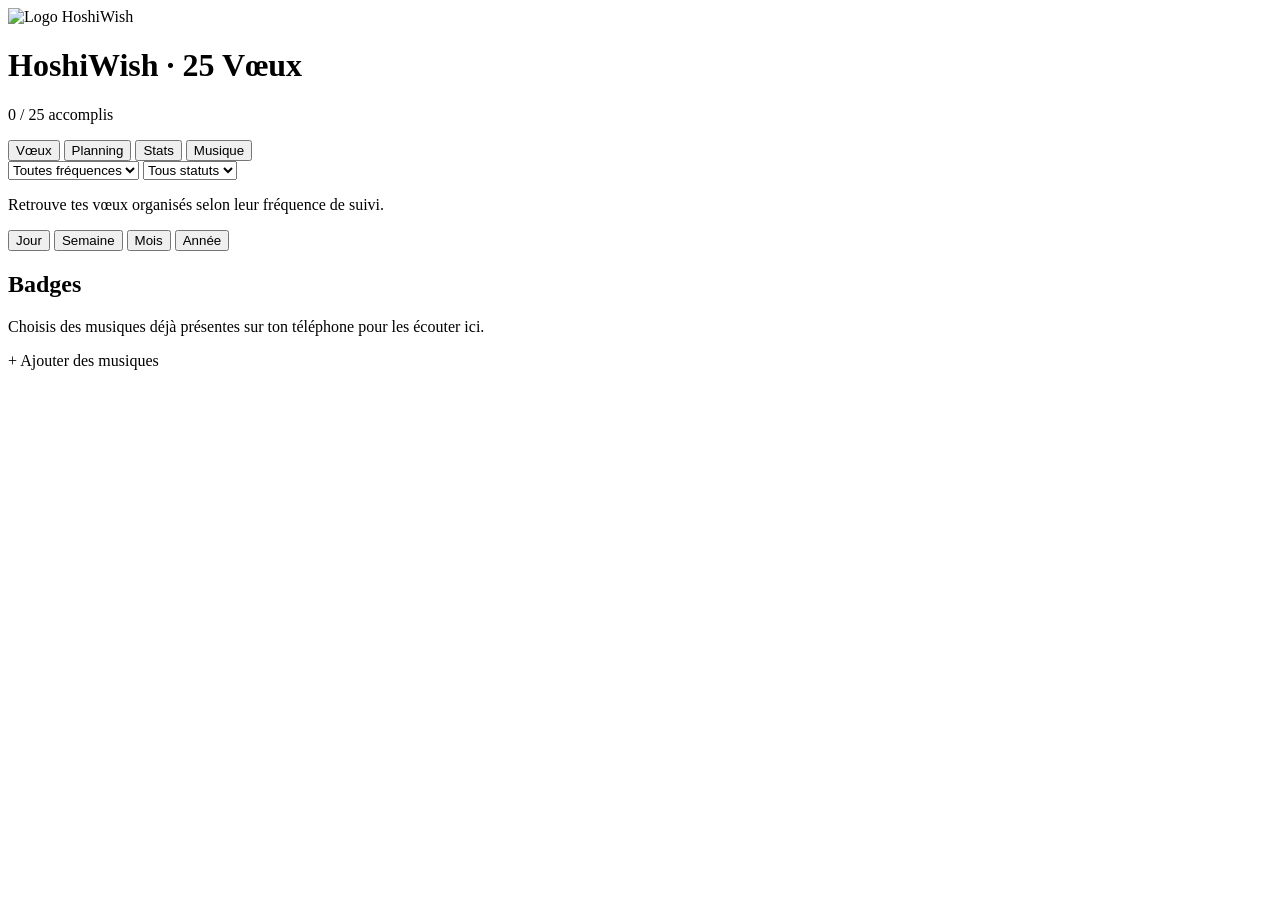
==== index.html @ 4cb81cf9 "Add files via upload" ====
<!DOCTYPE html>
<html lang="fr">
<head>
<meta charset="UTF-8">
<meta name="viewport" content="width=device-width, initial-scale=1, viewport-fit=cover">
<meta name="theme-color" content="#8B5CF6">
<title>HoshiWish — 25 Vœux</title>
<link rel="manifest" href="manifest.json">
<link rel="icon" href="icons/icon-192.png">
<link rel="apple-touch-icon" href="icons/icon-192.png">
<link rel="preconnect" href="https://fonts.googleapis.com">
<link rel="preconnect" href="https://fonts.gstatic.com" crossorigin>
<link href="https://fonts.googleapis.com/css2?family=Playfair+Display:ital,wght@0,600;1,600&family=Poppins:wght@400;500;600;700&display=swap" rel="stylesheet">
<link rel="stylesheet" href="css/style.css">
</head>
<body>

<header class="topbar">
  <div class="brand">
    <img src="icons/icon-192.png" alt="Logo HoshiWish" class="logo">
    <div>
      <h1>HoshiWish <span class="brand-sub">· 25 Vœux</span></h1>
      <p class="subtitle" id="progressLabel">0 / 25 accomplis</p>
    </div>
  </div>
</header>

<nav class="tabs" id="mainTabs">
  <button class="tab-btn active" data-view="voeux">Vœux</button>
  <button class="tab-btn" data-view="planning">Planning</button>
  <button class="tab-btn" data-view="stats">Stats</button>
  <button class="tab-btn" data-view="musique">Musique</button>
</nav>

<main>

  <!-- VUE VŒUX -->
  <section id="view-voeux" class="view active">

    <div class="progress-bar-wrap">
      <div class="progress-bar" id="progressBar"></div>
    </div>

    <div class="filters">
      <select id="periodFilter">
        <option value="all">Toutes fréquences</option>
        <option value="daily">Quotidien</option>
        <option value="weekly">Hebdomadaire</option>
        <option value="monthly">Mensuel</option>
        <option value="yearly">Annuel</option>
        <option value="once">Un jour</option>
      </select>

      <select id="statusFilter">
        <option value="all">Tous statuts</option>
        <option value="todo">À faire</option>
        <option value="progress">En cours</option>
        <option value="done">Accompli</option>
      </select>
    </div>

    <ul class="wish-list" id="wishList"></ul>
  </section>

  <!-- VUE PLANNING -->
  <section id="view-planning" class="view">
    <p class="section-intro">Retrouve tes vœux organisés selon leur fréquence de suivi.</p>
    <div class="segmented" id="planningSegmented">
      <button class="seg-btn active" data-period="daily">Jour</button>
      <button class="seg-btn" data-period="weekly">Semaine</button>
      <button class="seg-btn" data-period="monthly">Mois</button>
      <button class="seg-btn" data-period="yearly">Année</button>
    </div>
    <ul class="wish-list" id="planningList"></ul>
    <p class="empty-note" id="planningEmpty" hidden>Aucun vœu suivi à cette fréquence pour l'instant. Ouvre un vœu depuis l'onglet "Vœux" pour changer sa fréquence.</p>
  </section>

  <!-- VUE STATS -->
  <section id="view-stats" class="view">
    <div class="stats-grid" id="statsGrid"></div>

    <h2 class="section-title">Badges</h2>
    <ul class="badges-grid" id="badgesGrid"></ul>
  </section>

  <!-- VUE MUSIQUE -->
  <section id="view-musique" class="view">
    <div class="music-panel">
      <p class="music-intro">Choisis des musiques déjà présentes sur ton téléphone pour les écouter ici.</p>
      <label class="pick-music-btn" for="musicPicker">+ Ajouter des musiques</label>
      <input type="file" id="musicPicker" accept="audio/*" multiple hidden>

      <ul class="playlist" id="playlist"></ul>

      <div class="player" id="player" hidden>
        <p class="now-playing" id="nowPlaying">—</p>
        <audio id="audio" controls></audio>
      </div>
    </div>
  </section>

</main>

<!-- Modale de détail / suivi d'un vœu -->
<div class="modal-overlay" id="modalOverlay" hidden>
  <div class="modal">
    <button class="modal-close" id="modalClose">×</button>
    <h2 id="modalTitle"></h2>

    <div class="modal-tabs" id="modalTabs">
      <button class="modal-tab-btn active" data-mtab="suivi">Suivi</button>
      <button class="modal-tab-btn" data-mtab="journal">Journal</button>
      <button class="modal-tab-btn" data-mtab="photos">Photos</button>
    </div>

    <!-- Suivi -->
    <div class="modal-pane active" id="mpane-suivi">
      <label for="modalStatus">Statut</label>
      <select id="modalStatus">
        <option value="todo">À faire</option>
        <option value="progress">En cours</option>
        <option value="done">Accompli</option>
      </select>

      <label for="modalPeriod">Fréquence de suivi</label>
      <select id="modalPeriod">
        <option value="daily">Quotidien</option>
        <option value="weekly">Hebdomadaire</option>
        <option value="monthly">Mensuel</option>
        <option value="yearly">Annuel</option>
        <option value="once">Un jour</option>
      </select>

      <label for="modalNote">Notes / avancement</label>
      <textarea id="modalNote" rows="4" placeholder="Où j'en suis, prochaine étape..."></textarea>

      <button class="save-btn" id="modalSave">Enregistrer</button>
    </div>

    <!-- Journal -->
    <div class="modal-pane" id="mpane-journal">
      <label for="journalEntry">Nouvelle entrée</label>
      <textarea id="journalEntry" rows="3" placeholder="Écris ce que tu ressens, ce que tu as fait aujourd'hui pour ce vœu..."></textarea>
      <button class="save-btn" id="journalAdd">Ajouter au journal</button>
      <ul class="journal-list" id="journalList"></ul>
    </div>

    <!-- Photos -->
    <div class="modal-pane" id="mpane-photos">
      <label class="pick-music-btn photo-btn" for="photoPicker">+ Ajouter une photo</label>
      <input type="file" id="photoPicker" accept="image/*" multiple hidden>
      <div class="photo-grid" id="photoGrid"></div>
    </div>

  </div>
</div>

<!-- Visionneuse photo plein écran -->
<div class="modal-overlay" id="photoViewOverlay" hidden>
  <img id="photoViewImg" class="photo-view-img" alt="Souvenir">
  <button class="modal-close photo-view-close" id="photoViewClose">×</button>
  <button class="photo-delete-btn" id="photoViewDelete">Supprimer cette photo</button>
</div>

<script src="js/data.js"></script>
<script src="js/app.js"></script>
</body>
</html>
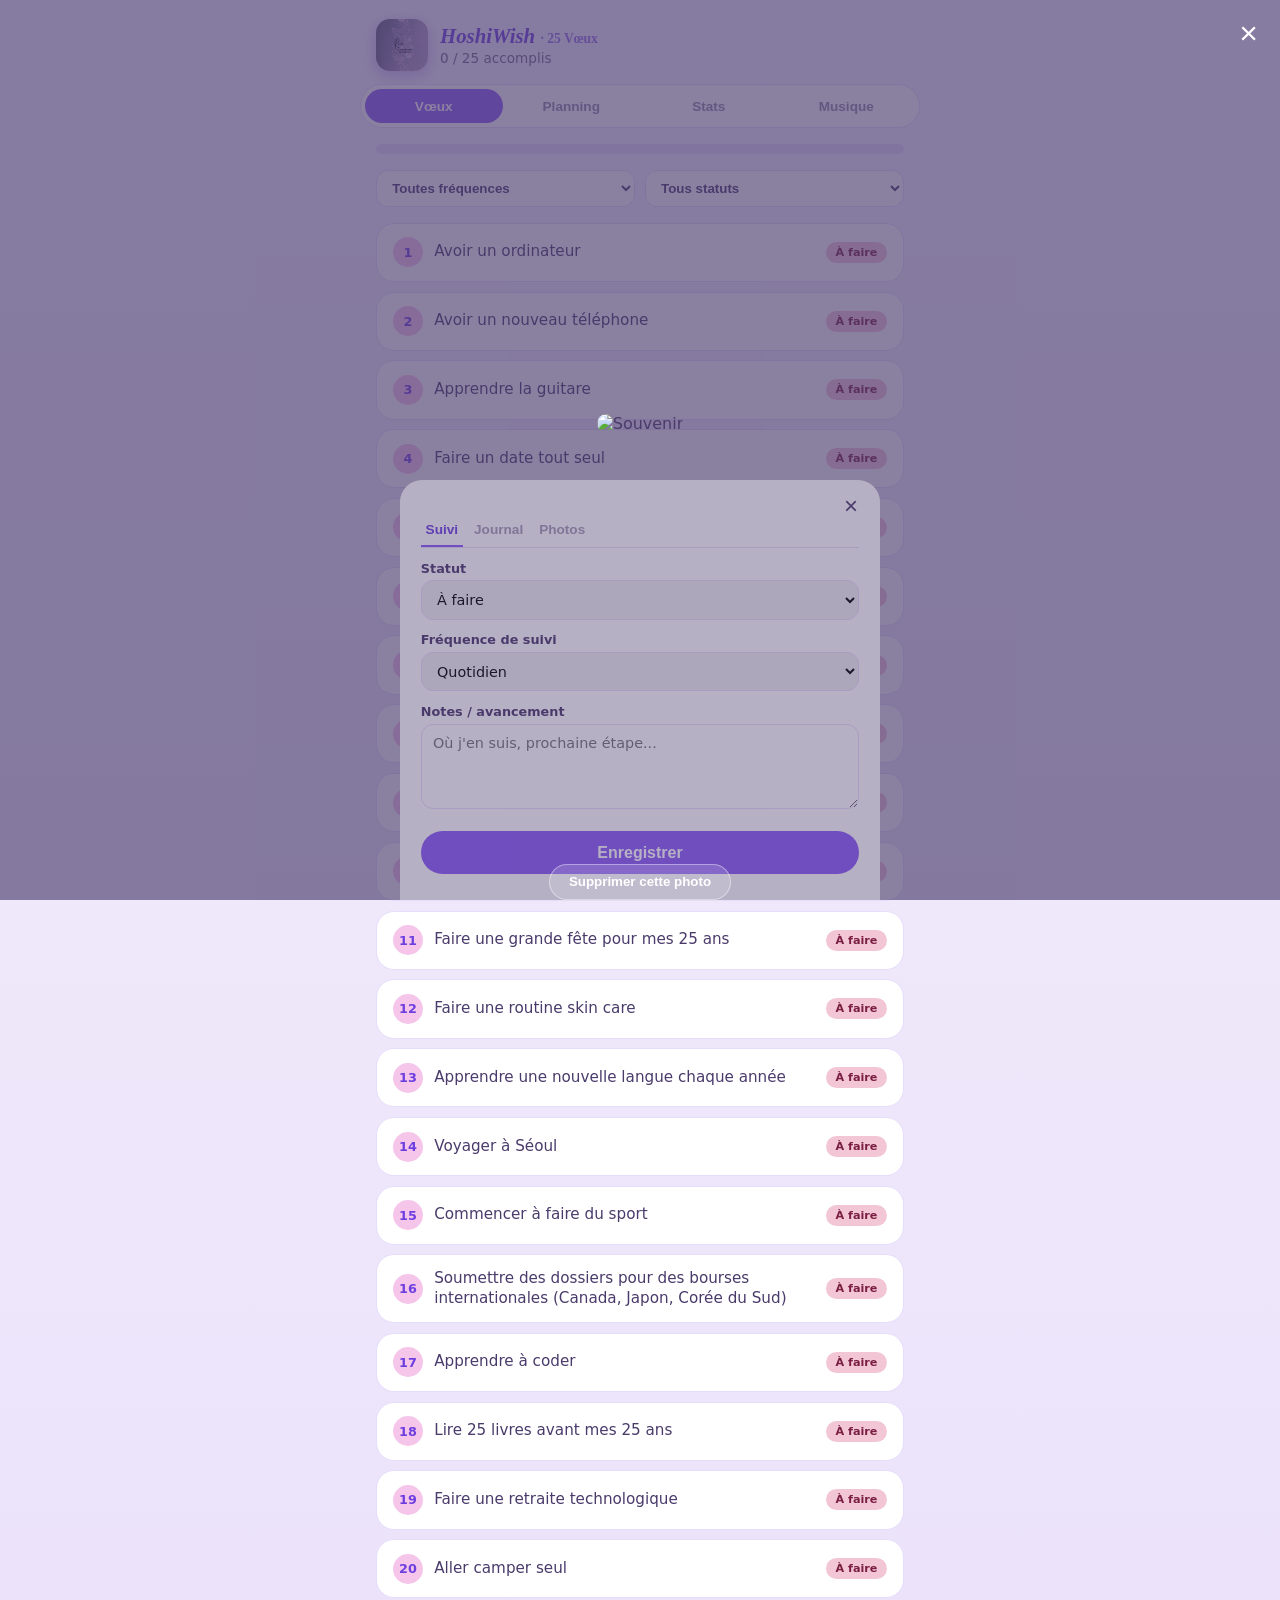
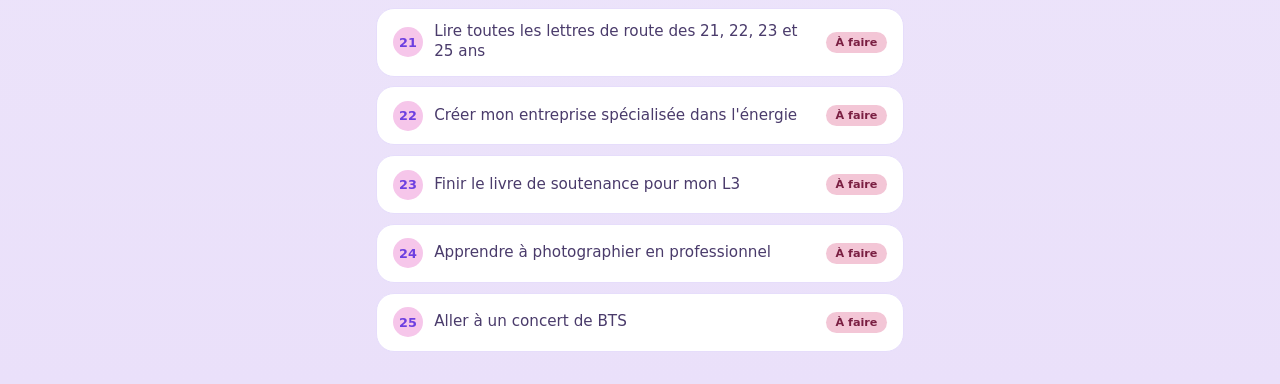
==== commit 3ac5f864: "Add files via upload" ====
--- a/index.html
+++ b/index.html
@@ -6,18 +6,18 @@
 <meta name="theme-color" content="#8B5CF6">
 <title>HoshiWish — 25 Vœux</title>
 <link rel="manifest" href="manifest.json">
-<link rel="icon" href="icons/icon-192.png">
-<link rel="apple-touch-icon" href="icons/icon-192.png">
+<link rel="icon" href="icon-192.png">
+<link rel="apple-touch-icon" href="icon-192.png">
 <link rel="preconnect" href="https://fonts.googleapis.com">
 <link rel="preconnect" href="https://fonts.gstatic.com" crossorigin>
 <link href="https://fonts.googleapis.com/css2?family=Playfair+Display:ital,wght@0,600;1,600&family=Poppins:wght@400;500;600;700&display=swap" rel="stylesheet">
-<link rel="stylesheet" href="css/style.css">
+<link rel="stylesheet" href="style.css">
 </head>
 <body>
 
 <header class="topbar">
   <div class="brand">
-    <img src="icons/icon-192.png" alt="Logo HoshiWish" class="logo">
+    <img src="icon-192.png" alt="Logo HoshiWish" class="logo">
     <div>
       <h1>HoshiWish <span class="brand-sub">· 25 Vœux</span></h1>
       <p class="subtitle" id="progressLabel">0 / 25 accomplis</p>
@@ -162,7 +162,7 @@
   <button class="photo-delete-btn" id="photoViewDelete">Supprimer cette photo</button>
 </div>
 
-<script src="js/data.js"></script>
-<script src="js/app.js"></script>
+<script src="data.js"></script>
+<script src="app.js"></script>
 </body>
 </html>
--- a/style.css
+++ b/style.css
@@ -0,0 +1,349 @@
+:root{
+  --bg: #F3EFFB;
+  --purple: #8B5CF6;
+  --purple-deep: #6D3FE0;
+  --pink: #F6C6EA;
+  --lavender: #C9BCEF;
+  --mauve-text: #4A3B6B;
+  --card: #FFFFFF;
+  --card-border: #E6DDFB;
+  --done: #B7E3C9;
+  --progress: #FBE7A1;
+  --todo: #F3C6D6;
+  --gold: #E8C766;
+  --radius: 18px;
+  font-family: 'Poppins', system-ui, -apple-system, sans-serif;
+}
+
+*{box-sizing:border-box;}
+
+body{
+  margin:0;
+  background: linear-gradient(180deg, #F3EFFB 0%, #EAE0FA 100%);
+  color: var(--mauve-text);
+  min-height:100vh;
+  padding-bottom: 2rem;
+}
+
+h1, h2, .brand-sub{ font-family:'Playfair Display', serif; }
+
+.topbar{
+  display:flex;
+  align-items:center;
+  padding: 1.2rem 1rem 0.8rem;
+}
+.brand{ display:flex; align-items:center; gap: .75rem; }
+.logo{ width:52px; height:52px; border-radius: 14px; box-shadow: 0 4px 14px rgba(139,92,246,.4); object-fit:cover; }
+.brand h1{ margin:0; font-size:1.3rem; color: var(--purple-deep); font-style:italic; }
+.brand-sub{ font-size:.85rem; font-style:normal; opacity:.7; }
+.subtitle{ margin:2px 0 0; font-size:.85rem; opacity:.75; }
+
+.tabs{
+  display:flex;
+  margin: 0 1rem 1rem;
+  background: var(--card);
+  border-radius: 999px;
+  padding: 4px;
+  border: 1px solid var(--card-border);
+  overflow-x:auto;
+}
+.tab-btn{
+  flex:1;
+  white-space:nowrap;
+  border:none;
+  background:transparent;
+  padding: .6rem .5rem;
+  border-radius: 999px;
+  font-weight:600;
+  font-size:.85rem;
+  color: var(--mauve-text);
+  opacity:.6;
+}
+.tab-btn.active{
+  background: var(--purple);
+  color:white;
+  opacity:1;
+}
+
+main{ padding: 0 1rem; }
+.view{ display:none; }
+.view.active{ display:block; }
+
+.section-intro{ font-size:.88rem; opacity:.8; margin-top:0; }
+.section-title{ font-size:1.05rem; margin: 1.5rem 0 .7rem; color: var(--purple-deep); }
+.empty-note{ font-size:.85rem; opacity:.7; text-align:center; padding: 1.5rem 1rem; }
+
+.progress-bar-wrap{
+  background: var(--card-border);
+  border-radius: 999px;
+  height: 10px;
+  overflow:hidden;
+  margin-bottom: 1rem;
+}
+.progress-bar{
+  height:100%;
+  width:0%;
+  background: linear-gradient(90deg, var(--pink), var(--purple));
+  transition: width .3s ease;
+}
+
+.filters{
+  display:flex;
+  gap:.6rem;
+  flex-wrap:wrap;
+  margin-bottom: 1rem;
+}
+.filters select{
+  flex:1;
+  min-width: 140px;
+  padding: .55rem .7rem;
+  border-radius: 12px;
+  border: 1px solid var(--card-border);
+  background: var(--card);
+  color: var(--mauve-text);
+  font-weight:600;
+}
+
+.wish-list{ list-style:none; padding:0; margin:0; display:flex; flex-direction:column; gap:.6rem; }
+.wish-card{
+  background: var(--card);
+  border: 1px solid var(--card-border);
+  border-radius: var(--radius);
+  padding: .85rem 1rem;
+  display:flex;
+  align-items:center;
+  gap: .7rem;
+  cursor:pointer;
+}
+.wish-num{
+  width:30px; height:30px;
+  border-radius:50%;
+  background: var(--pink);
+  color: var(--purple-deep);
+  font-weight:700;
+  display:flex;align-items:center;justify-content:center;
+  font-size:.8rem;
+  flex-shrink:0;
+}
+.wish-text{ flex:1; font-size:.95rem; line-height:1.3; }
+.wish-meta{ display:flex; flex-direction:column; align-items:flex-end; gap:.3rem; }
+.wish-status{
+  font-size:.7rem;
+  font-weight:700;
+  padding: .25rem .6rem;
+  border-radius: 999px;
+  white-space:nowrap;
+}
+.status-todo{ background: var(--todo); color:#7A1F42; }
+.status-progress{ background: var(--progress); color:#7A5B00; }
+.status-done{ background: var(--done); color:#1F6B3D; }
+.wish-icons{ font-size:.7rem; opacity:.6; }
+
+/* Planning */
+.segmented{
+  display:flex;
+  background: var(--card);
+  border:1px solid var(--card-border);
+  border-radius: 999px;
+  padding:4px;
+  margin-bottom: 1rem;
+}
+.seg-btn{
+  flex:1;
+  border:none;
+  background:transparent;
+  padding:.55rem 0;
+  border-radius:999px;
+  font-weight:600;
+  font-size:.82rem;
+  color: var(--mauve-text);
+  opacity:.6;
+}
+.seg-btn.active{ background: var(--lavender); opacity:1; color: var(--purple-deep); }
+
+/* Stats */
+.stats-grid{
+  display:grid;
+  grid-template-columns: 1fr 1fr;
+  gap:.7rem;
+}
+.stat-card{
+  background: var(--card);
+  border:1px solid var(--card-border);
+  border-radius: var(--radius);
+  padding: 1rem;
+  text-align:center;
+}
+.stat-num{ font-size:1.6rem; font-weight:700; color: var(--purple-deep); font-family:'Playfair Display', serif; }
+.stat-label{ font-size:.75rem; opacity:.75; margin-top:.2rem; }
+
+.badges-grid{
+  list-style:none; padding:0; margin:0;
+  display:grid;
+  grid-template-columns: repeat(3, 1fr);
+  gap:.6rem;
+}
+.badge{
+  background: var(--card);
+  border:1px solid var(--card-border);
+  border-radius: 16px;
+  padding: .8rem .4rem;
+  text-align:center;
+  font-size:.72rem;
+  font-weight:600;
+  opacity:.35;
+  filter: grayscale(1);
+}
+.badge.earned{ opacity:1; filter:none; border-color: var(--gold); background: linear-gradient(160deg, #fff, #FBF3DA); }
+.badge-icon{ font-size:1.5rem; display:block; margin-bottom:.3rem; }
+
+/* Musique */
+.music-panel{ padding-top: .5rem; }
+.music-intro{ opacity:.8; font-size:.9rem; }
+.pick-music-btn{
+  display:inline-block;
+  background: var(--purple);
+  color:white;
+  padding: .7rem 1.2rem;
+  border-radius: 999px;
+  font-weight:700;
+  margin-bottom: 1rem;
+  cursor:pointer;
+  font-size:.85rem;
+}
+.playlist{ list-style:none; padding:0; margin:0; display:flex; flex-direction:column; gap:.5rem; }
+.playlist li{
+  background: var(--card);
+  border:1px solid var(--card-border);
+  border-radius: 14px;
+  padding: .7rem .9rem;
+  display:flex;
+  justify-content:space-between;
+  align-items:center;
+  cursor:pointer;
+  font-size:.9rem;
+}
+.playlist li.playing{ border-color: var(--purple); background: var(--pink); }
+
+.player{
+  position:sticky;
+  bottom:0;
+  margin-top:1rem;
+  background: var(--card);
+  border:1px solid var(--card-border);
+  border-radius: var(--radius);
+  padding: .8rem 1rem;
+}
+.now-playing{ margin:0 0 .5rem; font-weight:700; font-size:.9rem; }
+.player audio{ width:100%; }
+
+/* Modale */
+.modal-overlay{
+  position:fixed; inset:0;
+  background: rgba(74,59,107,.4);
+  display:flex; align-items:flex-end; justify-content:center;
+  z-index: 50;
+}
+.modal{
+  background: white;
+  width:100%;
+  max-width: 480px;
+  border-radius: 22px 22px 0 0;
+  padding: 1.3rem 1.3rem 1.6rem;
+  position:relative;
+  max-height: 88vh;
+  overflow-y:auto;
+}
+.modal-close{
+  position:absolute; top:.8rem; right:1rem;
+  border:none; background:none; font-size:1.5rem;
+  color: var(--mauve-text); line-height:1;
+}
+.modal h2{ margin: .2rem 2rem .8rem 0; font-size:1.1rem; color: var(--purple-deep); font-style:italic; }
+.modal label{ display:block; font-size:.8rem; font-weight:700; margin: .8rem 0 .3rem; }
+.modal select, .modal textarea{
+  width:100%;
+  padding: .6rem .7rem;
+  border-radius: 12px;
+  border: 1px solid var(--card-border);
+  font-family:inherit;
+  font-size:.9rem;
+}
+.save-btn{
+  margin-top: 1.1rem;
+  width:100%;
+  background: var(--purple);
+  color:white;
+  border:none;
+  padding: .8rem;
+  border-radius: 999px;
+  font-weight:700;
+  font-size:1rem;
+}
+
+.modal-tabs{
+  display:flex;
+  gap:.4rem;
+  margin-bottom: .8rem;
+  border-bottom: 1px solid var(--card-border);
+}
+.modal-tab-btn{
+  border:none; background:none;
+  padding: .5rem .3rem;
+  font-weight:600;
+  font-size:.85rem;
+  opacity:.5;
+  color: var(--mauve-text);
+  border-bottom: 2px solid transparent;
+}
+.modal-tab-btn.active{ opacity:1; color: var(--purple-deep); border-color: var(--purple); }
+.modal-pane{ display:none; }
+.modal-pane.active{ display:block; }
+
+.journal-list{ list-style:none; padding:0; margin:1rem 0 0; display:flex; flex-direction:column; gap:.6rem; }
+.journal-entry{
+  background: var(--bg);
+  border-radius: 14px;
+  padding: .7rem .9rem;
+}
+.journal-date{ font-size:.7rem; font-weight:700; color: var(--purple-deep); opacity:.8; }
+.journal-text{ font-size:.88rem; margin:.3rem 0 0; white-space:pre-wrap; }
+.empty-inline{ font-size:.82rem; opacity:.6; text-align:center; padding: 1rem 0; }
+
+.photo-btn{ margin-top:0; }
+.photo-grid{
+  display:grid;
+  grid-template-columns: repeat(3, 1fr);
+  gap:.5rem;
+  margin-top: .8rem;
+}
+.photo-grid img{
+  width:100%; aspect-ratio:1/1;
+  object-fit:cover;
+  border-radius: 12px;
+  border: 1px solid var(--card-border);
+  cursor:pointer;
+}
+
+.photo-view-img{
+  max-width:92vw; max-height:80vh;
+  border-radius: 14px;
+  margin:auto;
+  align-self:center;
+}
+#photoViewOverlay{ flex-direction:column; align-items:center; justify-content:center; gap:1rem; }
+.photo-view-close{ position:fixed; top:1rem; right:1rem; color:white; font-size:2rem; }
+.photo-delete-btn{
+  background: rgba(255,255,255,.15);
+  color:white;
+  border:1px solid rgba(255,255,255,.4);
+  padding:.6rem 1.2rem;
+  border-radius:999px;
+  font-weight:600;
+}
+
+@media (min-width: 640px){
+  main{ max-width: 560px; margin:0 auto; }
+  .topbar{ max-width: 560px; margin:0 auto; width:100%; }
+  .tabs{ max-width: 560px; margin: 0 auto 1rem; }
+}
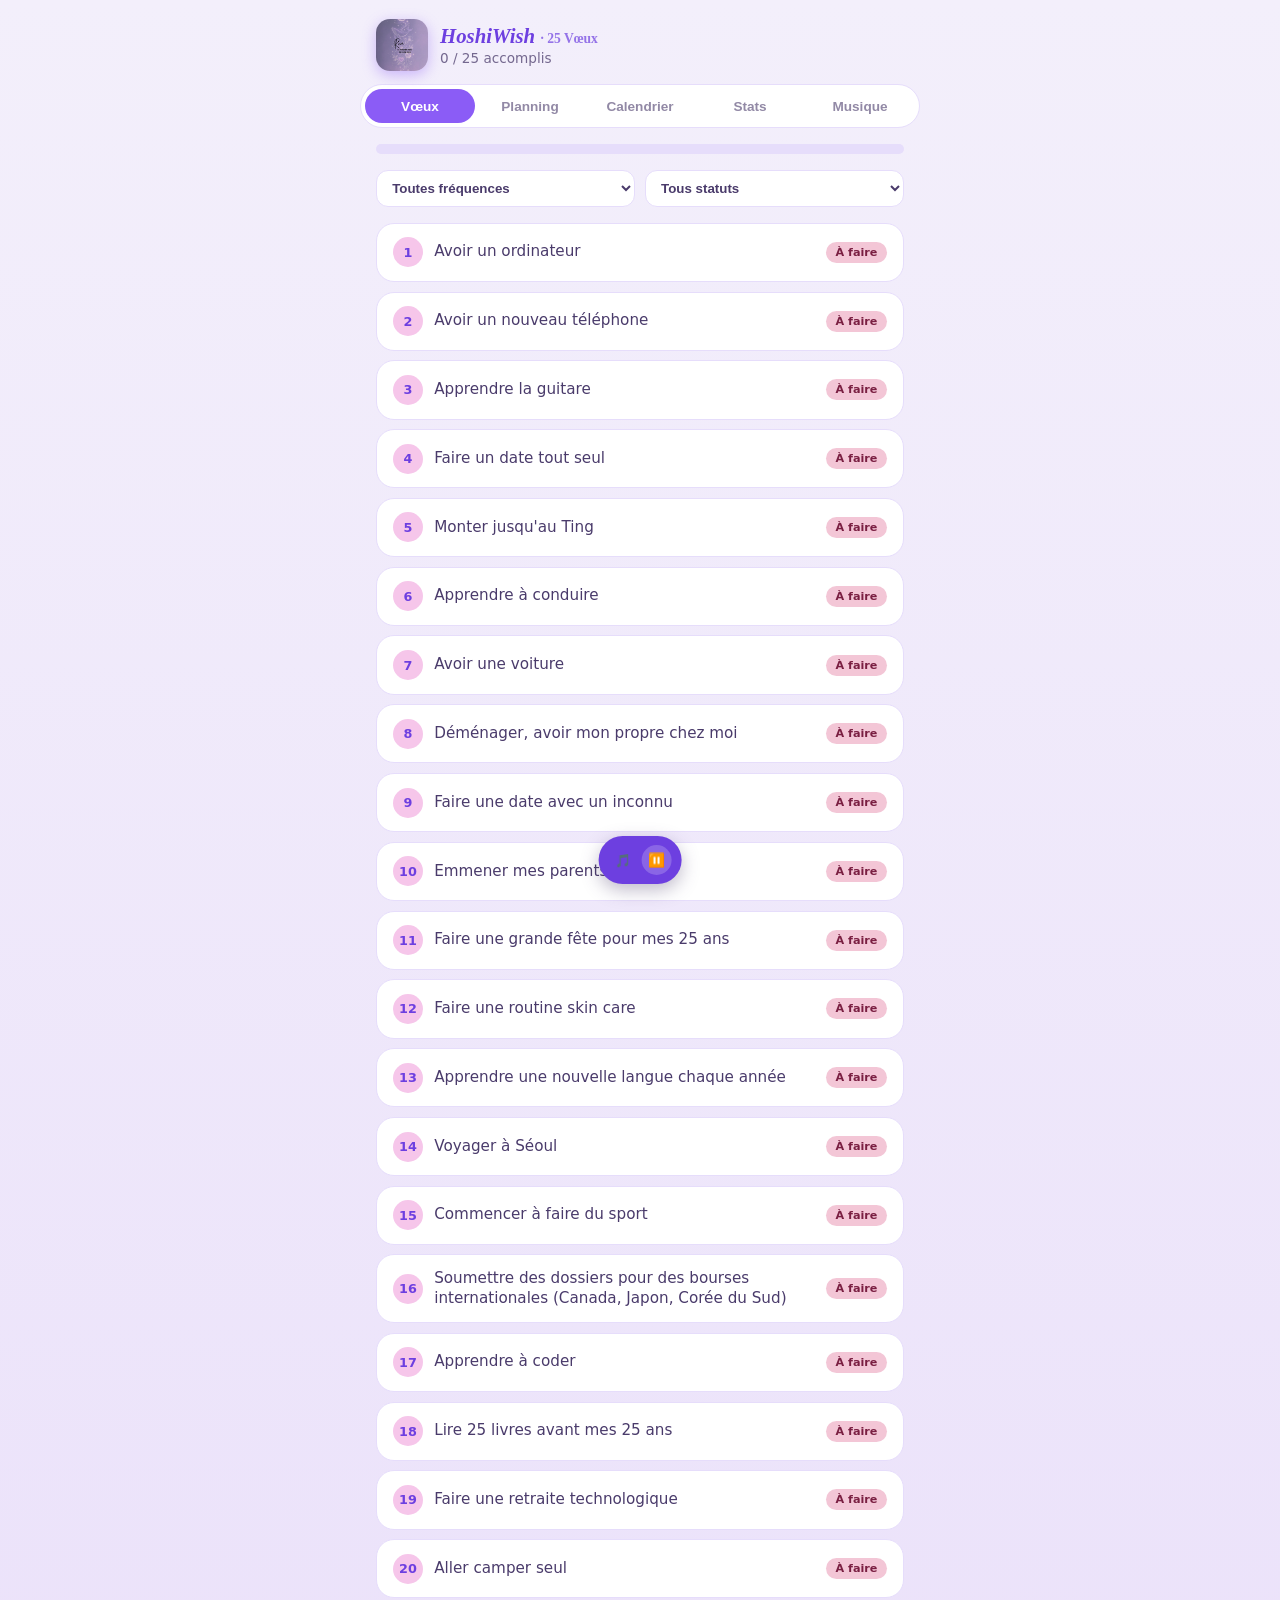
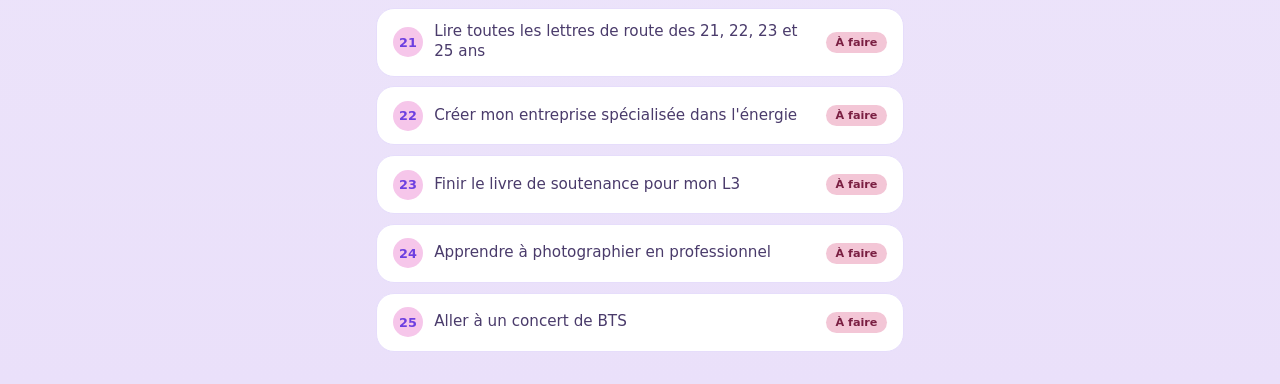
==== commit a7b34970: "Add files via upload" ====
--- a/index.html
+++ b/index.html
@@ -21,6 +21,7 @@
     <div>
       <h1>HoshiWish <span class="brand-sub">· 25 Vœux</span></h1>
       <p class="subtitle" id="progressLabel">0 / 25 accomplis</p>
+      <p class="subtitle countdown-mini" id="headerCountdown" hidden></p>
     </div>
   </div>
 </header>
@@ -28,6 +29,7 @@
 <nav class="tabs" id="mainTabs">
   <button class="tab-btn active" data-view="voeux">Vœux</button>
   <button class="tab-btn" data-view="planning">Planning</button>
+  <button class="tab-btn" data-view="calendrier">Calendrier</button>
   <button class="tab-btn" data-view="stats">Stats</button>
   <button class="tab-btn" data-view="musique">Musique</button>
 </nav>
@@ -75,6 +77,34 @@
     <p class="empty-note" id="planningEmpty" hidden>Aucun vœu suivi à cette fréquence pour l'instant. Ouvre un vœu depuis l'onglet "Vœux" pour changer sa fréquence.</p>
   </section>
 
+  <!-- VUE CALENDRIER -->
+  <section id="view-calendrier" class="view">
+
+    <div class="countdown-card">
+      <p class="countdown-label" id="countdownLabel">Choisis ta date du jour J</p>
+      <p class="countdown-days" id="countdownDays">—</p>
+      <p class="countdown-date" id="countdownDateLabel"></p>
+      <button class="bg-btn" id="countdownEditBtn">Modifier la date</button>
+      <div class="countdown-edit" id="countdownEdit" hidden>
+        <label for="countdownDateInput">Date du jour J (ex: tes 25 ans)</label>
+        <input type="date" id="countdownDateInput">
+        <button class="save-btn" id="countdownSave">Enregistrer</button>
+      </div>
+    </div>
+
+    <h2 class="section-title">Calendrier</h2>
+    <div class="calendar-nav">
+      <button id="calPrev">‹</button>
+      <span id="calMonthLabel"></span>
+      <button id="calNext">›</button>
+    </div>
+    <div class="calendar-weekdays">
+      <span>L</span><span>M</span><span>M</span><span>J</span><span>V</span><span>S</span><span>D</span>
+    </div>
+    <div class="calendar-grid" id="calendarGrid"></div>
+    <p class="section-intro">📖 = au moins une entrée de journal ce jour-là.</p>
+  </section>
+
   <!-- VUE STATS -->
   <section id="view-stats" class="view">
     <div class="stats-grid" id="statsGrid"></div>
@@ -85,6 +115,22 @@
 
   <!-- VUE MUSIQUE -->
   <section id="view-musique" class="view">
+
+    <div class="bg-music-panel">
+      <h2 class="section-title" style="margin-top:0">Musique de fond</h2>
+      <p class="section-intro">Choisis un morceau qui jouera en boucle, discrètement, pendant que tu utilises l'app — même en changeant d'onglet.</p>
+      <label class="pick-music-btn" for="bgMusicPicker">🎧 Choisir une musique de fond</label>
+      <input type="file" id="bgMusicPicker" accept="audio/*" hidden>
+      <div class="bg-music-controls" id="bgMusicControls" hidden>
+        <p class="bg-track-name" id="bgTrackName"></p>
+        <div class="bg-row">
+          <button id="bgPlayPause" class="bg-btn">⏸️ Pause</button>
+          <input type="range" id="bgVolume" min="0" max="1" step="0.05" value="0.4">
+        </div>
+      </div>
+    </div>
+
+    <h2 class="section-title">Playlist</h2>
     <div class="music-panel">
       <p class="music-intro">Choisis des musiques déjà présentes sur ton téléphone pour les écouter ici.</p>
       <label class="pick-music-btn" for="musicPicker">+ Ajouter des musiques</label>
@@ -100,6 +146,13 @@
   </section>
 
 </main>
+
+<!-- Lecteur de fond persistant (visible sur tous les onglets) -->
+<audio id="bgAudio" loop></audio>
+<div class="mini-player" id="miniPlayer" hidden>
+  <span id="miniPlayerName">🎵</span>
+  <button id="miniPlayerToggle">⏸️</button>
+</div>
 
 <!-- Modale de détail / suivi d'un vœu -->
 <div class="modal-overlay" id="modalOverlay" hidden>
--- a/style.css
+++ b/style.css
@@ -197,6 +197,135 @@
 .badge.earned{ opacity:1; filter:none; border-color: var(--gold); background: linear-gradient(160deg, #fff, #FBF3DA); }
 .badge-icon{ font-size:1.5rem; display:block; margin-bottom:.3rem; }
 
+/* Compte à rebours */
+.countdown-mini{ font-weight:600; color: var(--purple-deep); opacity:1 !important; }
+.countdown-card{
+  background: linear-gradient(160deg, #fff, #F3EFFB);
+  border: 1px solid var(--card-border);
+  border-radius: var(--radius);
+  padding: 1.3rem 1rem;
+  text-align:center;
+  margin-bottom: 1.4rem;
+}
+.countdown-label{ margin:0; font-size:.85rem; font-weight:600; opacity:.75; }
+.countdown-days{
+  margin:.3rem 0;
+  font-family:'Playfair Display', serif;
+  font-style:italic;
+  font-size:2.4rem;
+  color: var(--purple-deep);
+}
+.countdown-date{ margin:0 0 .8rem; font-size:.8rem; opacity:.65; }
+.countdown-edit{ margin-top:1rem; text-align:left; }
+.countdown-edit label{ display:block; font-size:.8rem; font-weight:700; margin-bottom:.3rem; }
+.countdown-edit input[type="date"]{
+  width:100%;
+  padding:.55rem .7rem;
+  border-radius:12px;
+  border:1px solid var(--card-border);
+  font-family:inherit;
+  margin-bottom:.6rem;
+}
+
+/* Calendrier */
+.calendar-nav{
+  display:flex; align-items:center; justify-content:space-between;
+  margin-bottom:.6rem;
+}
+.calendar-nav button{
+  background: var(--card);
+  border:1px solid var(--card-border);
+  width:34px; height:34px;
+  border-radius:50%;
+  font-size:1.1rem;
+  color: var(--purple-deep);
+}
+.calendar-nav span{ font-weight:700; text-transform:capitalize; color: var(--purple-deep); }
+.calendar-weekdays{
+  display:grid;
+  grid-template-columns: repeat(7,1fr);
+  text-align:center;
+  font-size:.7rem;
+  font-weight:700;
+  opacity:.55;
+  margin-bottom:.3rem;
+}
+.calendar-grid{
+  display:grid;
+  grid-template-columns: repeat(7,1fr);
+  gap:.3rem;
+  margin-bottom: .8rem;
+}
+.cal-day{
+  aspect-ratio:1/1;
+  display:flex; flex-direction:column; align-items:center; justify-content:center;
+  border-radius: 12px;
+  font-size:.8rem;
+  background: var(--card);
+  border: 1px solid var(--card-border);
+}
+.cal-day.empty{ background:transparent; border:none; }
+.cal-day.today{ border-color: var(--purple); font-weight:700; color: var(--purple-deep); }
+.cal-day.has-journal{ background: var(--pink); }
+.cal-day .cal-dot{ font-size:.55rem; margin-top:1px; }
+
+/* Musique de fond */
+.bg-music-panel{ margin-bottom: 1.6rem; padding-bottom: 1.2rem; border-bottom: 1px solid var(--card-border); }
+.bg-music-controls{
+  background: var(--card);
+  border:1px solid var(--card-border);
+  border-radius: var(--radius);
+  padding: .8rem 1rem;
+  margin-top: .8rem;
+}
+.bg-track-name{ margin:0 0 .6rem; font-size:.85rem; font-weight:600; }
+.bg-row{ display:flex; align-items:center; gap:.7rem; }
+.bg-btn{
+  background: var(--purple);
+  color:white;
+  border:none;
+  padding:.5rem .9rem;
+  border-radius: 999px;
+  font-weight:700;
+  font-size:.8rem;
+  white-space:nowrap;
+}
+.bg-row input[type="range"]{ flex:1; accent-color: var(--purple); }
+
+.mini-player{
+  position:fixed;
+  bottom: 1rem;
+  left: 50%;
+  transform: translateX(-50%);
+  background: var(--purple-deep);
+  color:white;
+  border-radius: 999px;
+  padding: .55rem .6rem .55rem 1rem;
+  display:flex;
+  align-items:center;
+  gap:.7rem;
+  box-shadow: 0 6px 18px rgba(74,59,107,.35);
+  z-index: 40;
+  max-width: 90vw;
+}
+.mini-player span{
+  font-size:.8rem;
+  font-weight:600;
+  white-space:nowrap;
+  overflow:hidden;
+  text-overflow:ellipsis;
+  max-width: 60vw;
+}
+.mini-player button{
+  background: rgba(255,255,255,.2);
+  border:none;
+  color:white;
+  width: 30px; height:30px;
+  border-radius:50%;
+  font-size:.85rem;
+  flex-shrink:0;
+}
+
 /* Musique */
 .music-panel{ padding-top: .5rem; }
 .music-intro{ opacity:.8; font-size:.9rem; }
@@ -244,6 +373,7 @@
   display:flex; align-items:flex-end; justify-content:center;
   z-index: 50;
 }
+.modal-overlay[hidden]{ display:none; }
 .modal{
   background: white;
   width:100%;
